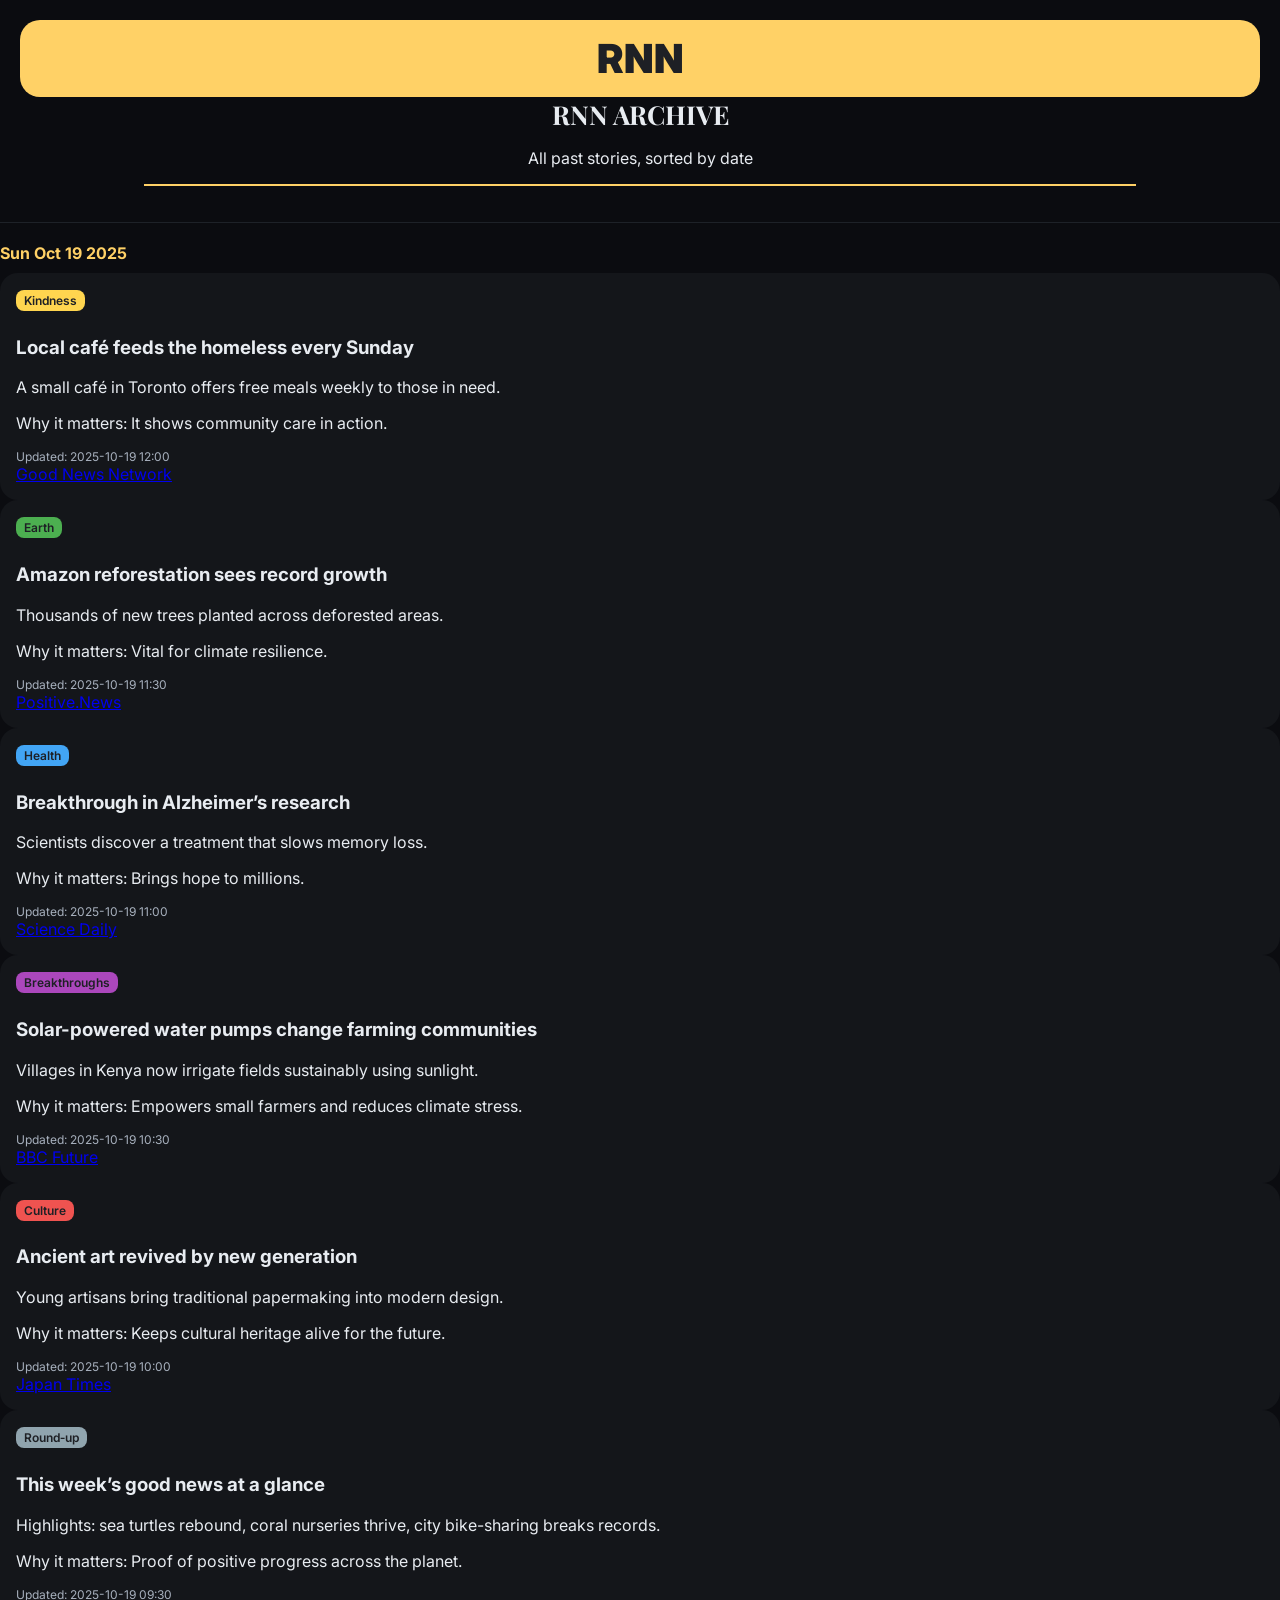
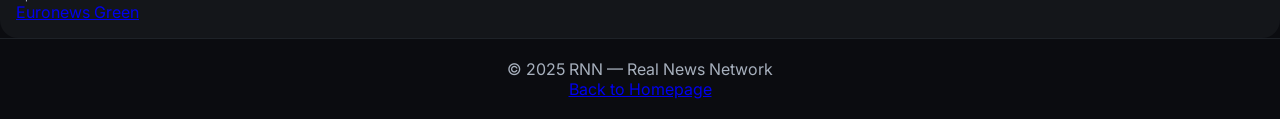
==== archive.html @ 59454010 "Add files via upload" ====
<!doctype html>
<html lang="en">
<head>
  <meta charset="utf-8">
  <meta name="viewport" content="width=device-width, initial-scale=1">
  <title>RNN Archive — Real News Network</title>
  <link href="https://fonts.googleapis.com/css2?family=Inter:wght@400;600;800&family=Playfair+Display:wght@600&display=swap" rel="stylesheet">
  <link rel="stylesheet" href="style.css">
</head>
<body>
  <header class="site-header">
    <div class="brand">
      <div class="logo">RNN</div>
      <div class="meta">
        <h1>RNN ARCHIVE</h1>
        <p class="tag">All past stories, sorted by date</p>
      </div>
    </div>
    <hr class="divider">
  </header>
  <main id="archiveFeed"></main>
  <footer class="site-footer">
    <div>© 2025 RNN — Real News Network</div>
    <div class="links"><a href="index.html">Back to Homepage</a></div>
  </footer>
  <script src="script.js"></script>
</body>
</html>
---- style.css ----
:root{--bg:#0b0c10;--card:#14161a;--text:#e8ecf1;--muted:#a7b0bd;
--accent:#7cc4ff;--brand:#ffd166;--ok:#9be7a1;--radius:18px;}
body{margin:0;background:var(--bg);color:var(--text);font-family:Inter,sans-serif}
.site-header{text-align:center;padding:20px;background:#0b0c10;position:sticky;top:0;border-bottom:1px solid #1e2228}
.logo{background:var(--brand);color:#1e2025;font-weight:900;font-size:40px;padding:14px 22px;border-radius:20px}
.meta h1{font-family:'Playfair Display',serif;font-size:26px;margin:0}
.divider{margin:16px auto;width:80%;border:none;border-top:2px solid var(--brand)}
.ticker-label{color:var(--brand);font-weight:700;font-size:14px;padding:4px}
.ticker-wrap{overflow:hidden;background:var(--brand);color:#1e2025}
.ticker{display:inline-block;white-space:nowrap;animation:ticker 40s linear infinite;padding:6px 0}
.ticker-item{display:inline-block;padding:0 40px;font-weight:600;font-size:14px}
@keyframes ticker{0%{transform:translateX(0)}100%{transform:translateX(-100%)}}
.featured{padding:20px}
.featured-card{background:var(--card);border:2px solid var(--brand);border-radius:var(--radius);padding:20px;margin-bottom:20px}
.breaking-label{background:var(--brand);color:#1e2025;font-weight:700;font-size:14px;padding:6px 12px;border-radius:8px;display:inline-block;margin-bottom:10px}
.grid{display:grid;gap:14px;padding:16px}
@media(min-width:720px){.grid{grid-template-columns:repeat(2,1fr)}}
@media(min-width:1100px){.grid{grid-template-columns:repeat(3,1fr)}}
.card{background:var(--card);border-radius:var(--radius);padding:16px;transition:transform .2s}
.card:hover{transform:translateY(-3px)}
.badge{display:inline-block;font-size:12px;font-weight:600;padding:3px 8px;border-radius:8px;color:#1e2025;margin-bottom:6px}
.timestamp{font-size:12px;color:var(--muted)}
.archive-link{text-align:center;margin:20px}
.archive-date{font-size:16px;font-weight:700;color:var(--brand);margin:20px 0 10px}
.site-footer{padding:20px;border-top:1px solid #1e2228;color:var(--muted);text-align:center}
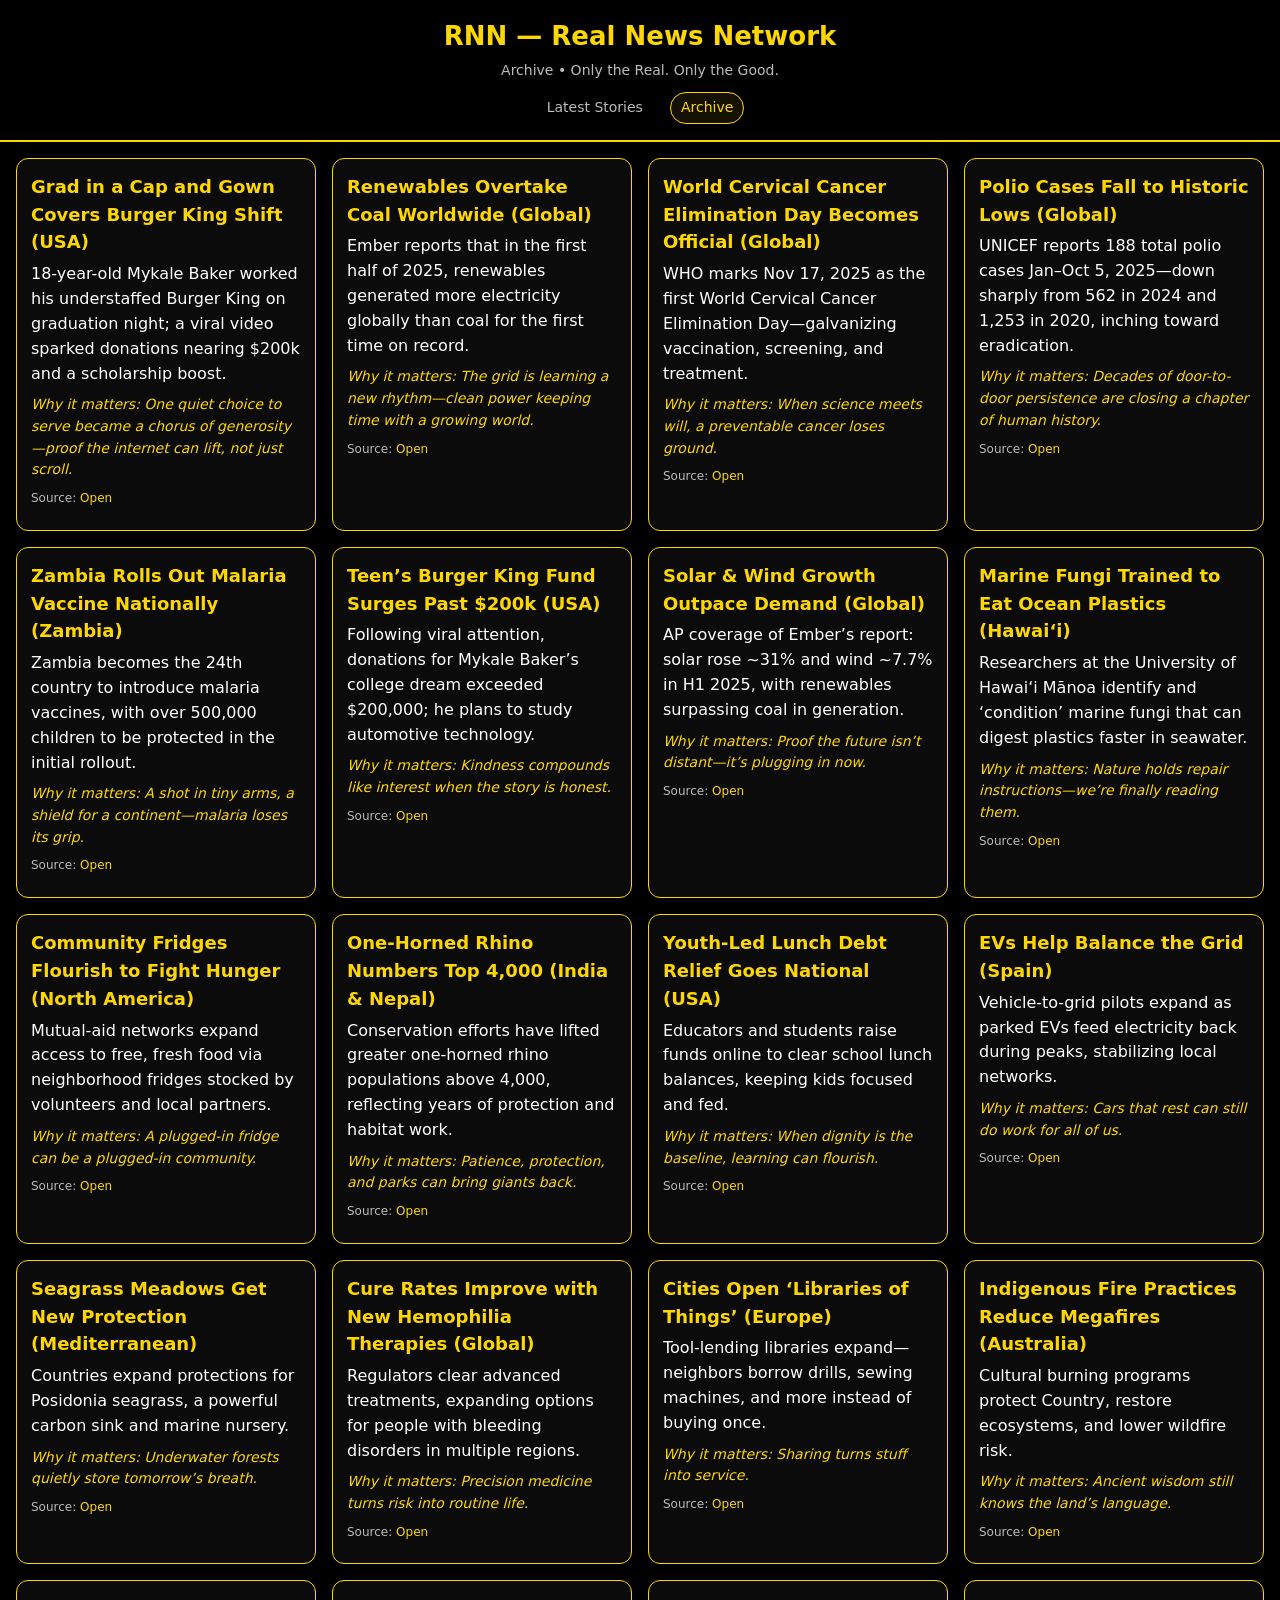
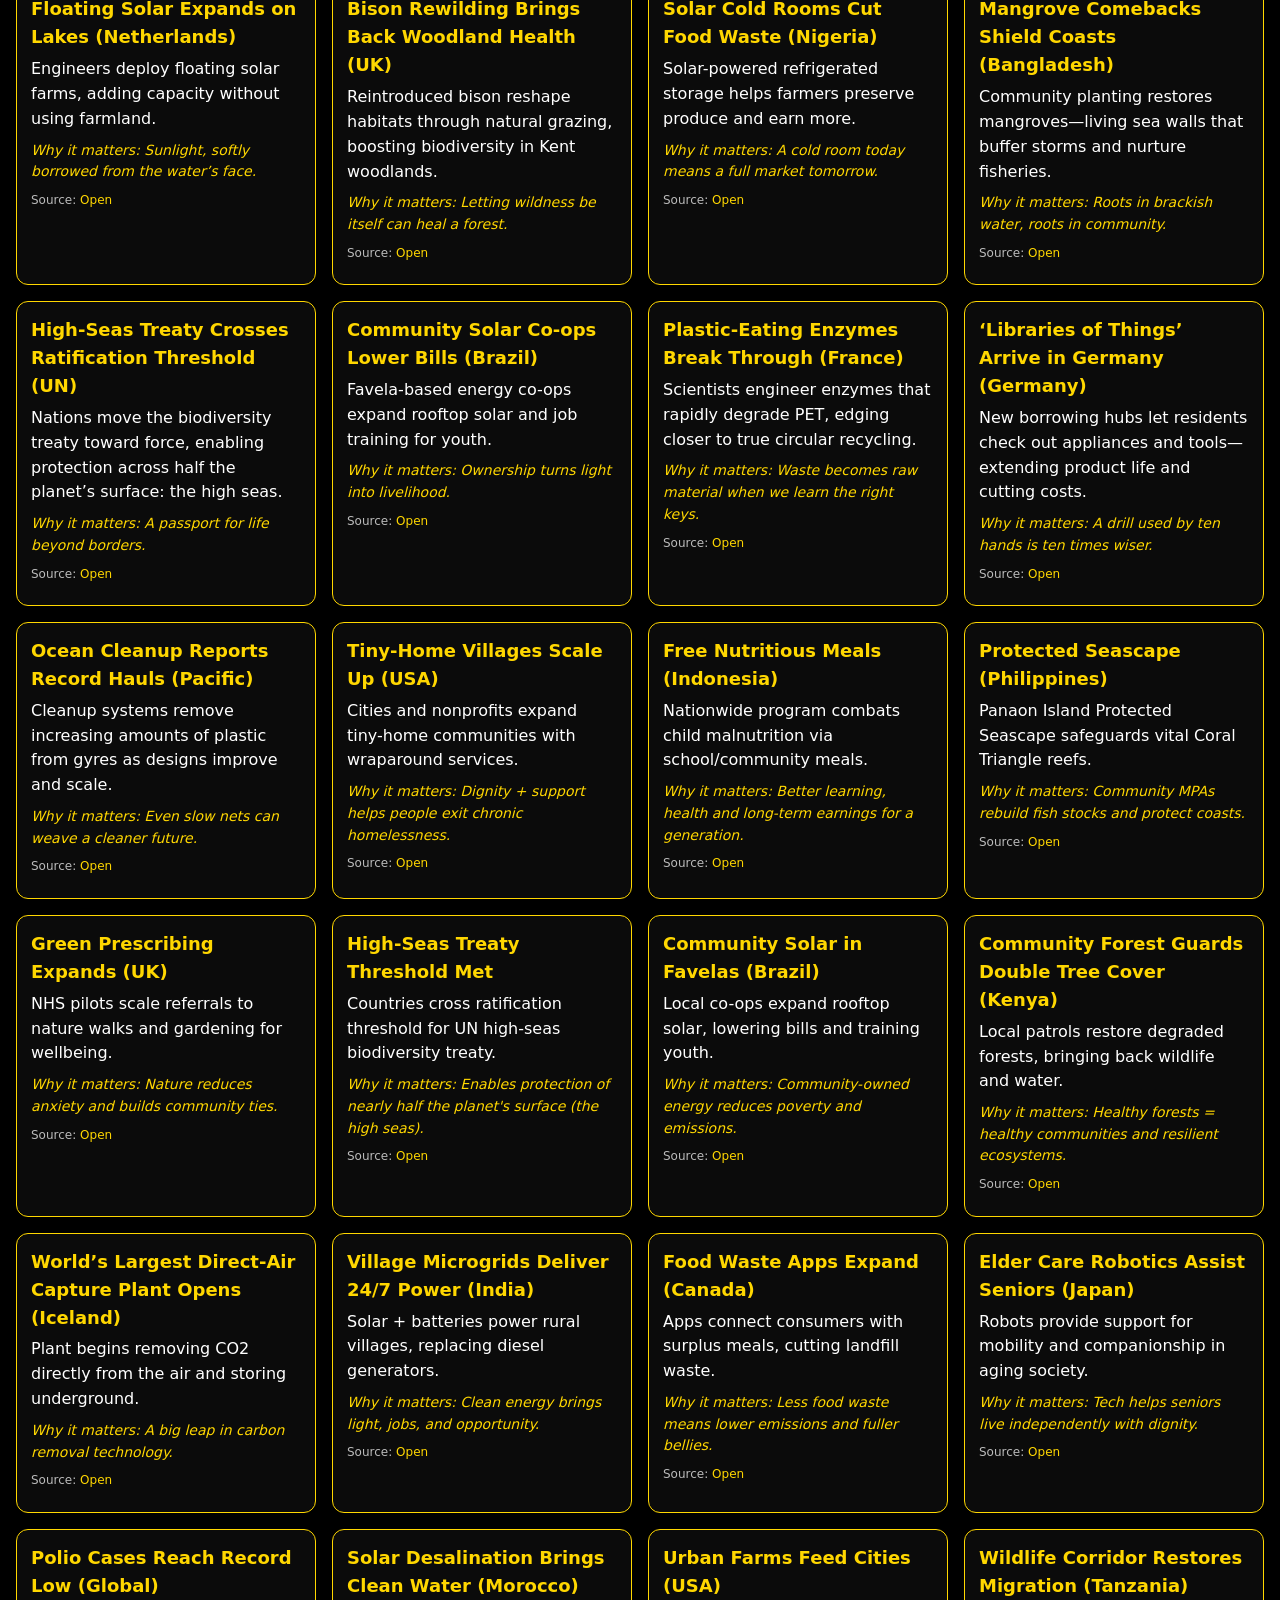
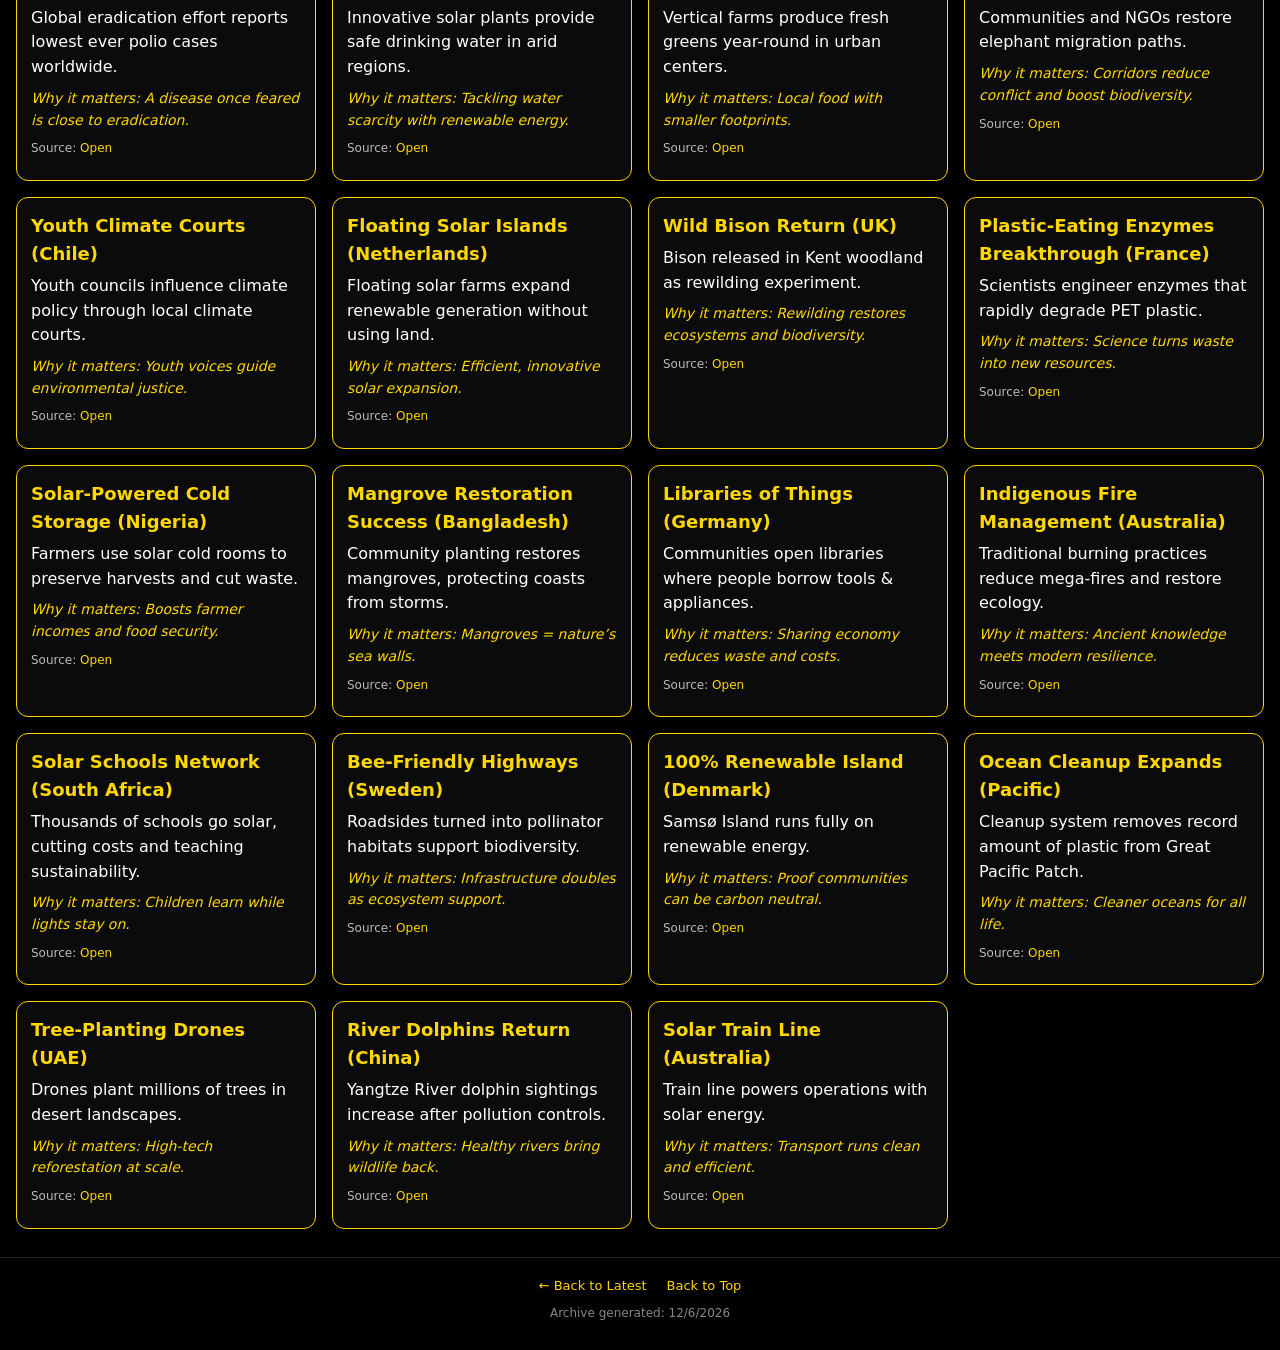
==== commit 696f1a60: "Add files via upload" ====
--- a/archive.html
+++ b/archive.html
@@ -1,28 +1,473 @@
-<!doctype html>
+<!DOCTYPE html>
 <html lang="en">
 <head>
-  <meta charset="utf-8">
-  <meta name="viewport" content="width=device-width, initial-scale=1">
-  <title>RNN Archive — Real News Network</title>
-  <link href="https://fonts.googleapis.com/css2?family=Inter:wght@400;600;800&family=Playfair+Display:wght@600&display=swap" rel="stylesheet">
-  <link rel="stylesheet" href="style.css">
+  <meta charset="UTF-8" />
+  <meta name="viewport" content="width=device-width, initial-scale=1" />
+  <title>RNN — Real News Network Archive</title>
+  <style>
+    :root{--bg:#000;--soft:#0f0f0f;--ink:#fff;--muted:#bbb;--ring:#FFD700}
+    *{box-sizing:border-box}
+    body{margin:0;background:var(--bg);color:var(--ink);font:16px/1.55 system-ui,-apple-system,Segoe UI,Roboto,Arial,sans-serif}
+    a{color:var(--ring);text-decoration:none} a:hover{text-decoration:underline}
+
+    header{position:sticky;top:0;z-index:10;background:#000;border-bottom:2px solid var(--ring)}
+    .wrap{text-align:center;padding:16px}
+    h1{margin:0;color:var(--ring);font-size:26px}
+    .tag{color:var(--muted);font-size:14px;margin-top:4px}
+
+    .nav{display:flex;justify-content:center;gap:16px;margin-top:10px;font-size:14px}
+    .nav a{color:var(--muted);text-decoration:none;padding:4px 10px;border-radius:999px;border:1px solid transparent;transition:border-color .15s ease,color .15s ease,background .15s ease}
+    .nav a.active{color:var(--ring);border-color:var(--ring);background:rgba(255,215,0,0.08)}
+    .nav a:hover{border-color:var(--ring)}
+
+    .why{color:var(--ring);font-style:italic;font-size:14px;margin:.3rem 0 0}
+    .meta{color:var(--muted);font-size:12px;margin-top:6px}
+
+    .grid{display:grid;grid-template-columns:repeat(auto-fit,minmax(260px,1fr));gap:16px;padding:16px}
+    .card{background:#0b0b0b;border:1.5px solid var(--ring);border-radius:12px;padding:14px;transition:transform .15s ease, box-shadow .15s ease}
+    .card:hover{transform:translateY(-2px);box-shadow:0 6px 24px rgba(255,215,0,.15)}
+    .card h3{margin:0 0 6px;color:var(--ring);font-size:18px}
+    .card p{margin:0 0 8px}
+
+    footer{text-align:center;color:#888;padding:18px 12px 28px;font-size:12px;border-top:1px solid #222;margin-top:12px}
+    footer .footer-links{margin-bottom:8px}
+    footer .footer-links a{margin:0 8px;font-size:13px}
+  </style>
 </head>
-<body>
-  <header class="site-header">
-    <div class="brand">
-      <div class="logo">RNN</div>
-      <div class="meta">
-        <h1>RNN ARCHIVE</h1>
-        <p class="tag">All past stories, sorted by date</p>
-      </div>
+<body id="top">
+  <header>
+    <div class="wrap">
+      <h1>RNN — Real News Network</h1>
+      <div class="tag">Archive • Only the Real. Only the Good.</div>
+      <nav class="nav" aria-label="Primary">
+        <a href="index.html">Latest Stories</a>
+        <a href="archive.html" class="active">Archive</a>
+      </nav>
     </div>
-    <hr class="divider">
   </header>
-  <main id="archiveFeed"></main>
-  <footer class="site-footer">
-    <div>© 2025 RNN — Real News Network</div>
-    <div class="links"><a href="index.html">Back to Homepage</a></div>
+
+  <!-- No ticker, no highlight on Archive page -->
+  <main class="grid" id="grid" aria-live="polite"></main>
+
+  <footer>
+    <div class="footer-links">
+      <a href="index.html">← Back to Latest</a>
+      <a href="#top">Back to Top</a>
+    </div>
+    <div id="updated">Archive generated: <span></span></div>
   </footer>
-  <script src="script.js"></script>
+
+  <script>
+    const OLD_STORIES = [
+  {
+    "title": "Grad in a Cap and Gown Covers Burger King Shift (USA)",
+    "summary": "18-year-old Mykale Baker worked his understaffed Burger King on graduation night; a viral video sparked donations nearing $200k and a scholarship boost.",
+    "why": "One quiet choice to serve became a chorus of generosity—proof the internet can lift, not just scroll.",
+    "source": "https://www.washingtonpost.com/lifestyle/2025/06/06/graduation-burger-king-mykale-baker/",
+    "ticker": "BK Grad Turns Shift into Hope"
+  },
+  {
+    "title": "Renewables Overtake Coal Worldwide (Global)",
+    "summary": "Ember reports that in the first half of 2025, renewables generated more electricity globally than coal for the first time on record.",
+    "why": "The grid is learning a new rhythm—clean power keeping time with a growing world.",
+    "source": "https://ember-energy.org/latest-insights/global-electricity-mid-year-insights-2025/",
+    "ticker": "Clean Power Passes Coal"
+  },
+  {
+    "title": "World Cervical Cancer Elimination Day Becomes Official (Global)",
+    "summary": "WHO marks Nov 17, 2025 as the first World Cervical Cancer Elimination Day—galvanizing vaccination, screening, and treatment.",
+    "why": "When science meets will, a preventable cancer loses ground.",
+    "source": "https://www.who.int/campaigns/world-cervical-cancer-elimination-day/2025",
+    "ticker": "Nov 17: Eliminate Cervical Cancer"
+  },
+  {
+    "title": "Polio Cases Fall to Historic Lows (Global)",
+    "summary": "UNICEF reports 188 total polio cases Jan–Oct 5, 2025—down sharply from 562 in 2024 and 1,253 in 2020, inching toward eradication.",
+    "why": "Decades of door-to-door persistence are closing a chapter of human history.",
+    "source": "https://www.unicefusa.org/stories/world-polio-day-2025-defining-moment",
+    "ticker": "Polio Nears the Finish Line"
+  },
+  {
+    "title": "Zambia Rolls Out Malaria Vaccine Nationally (Zambia)",
+    "summary": "Zambia becomes the 24th country to introduce malaria vaccines, with over 500,000 children to be protected in the initial rollout.",
+    "why": "A shot in tiny arms, a shield for a continent—malaria loses its grip.",
+    "source": "https://www.afro.who.int/countries/zambia/news/zambia-launches-malaria-vaccine-protect-over-half-million-children",
+    "ticker": "Zambia’s Malaria Shield"
+  },
+  {
+    "title": "Teen’s Burger King Fund Surges Past $200k (USA)",
+    "summary": "Following viral attention, donations for Mykale Baker’s college dream exceeded $200,000; he plans to study automotive technology.",
+    "why": "Kindness compounds like interest when the story is honest.",
+    "source": "https://fortune.com/2025/06/06/mykale-baker-gofundme-burger-king-college-fund/",
+    "ticker": "College Fund for BK Hero"
+  },
+  {
+    "title": "Solar & Wind Growth Outpace Demand (Global)",
+    "summary": "AP coverage of Ember’s report: solar rose ~31% and wind ~7.7% in H1 2025, with renewables surpassing coal in generation.",
+    "why": "Proof the future isn’t distant—it’s plugging in now.",
+    "source": "https://apnews.com/article/abf7b587b038bf7580de1baee6576bbc",
+    "ticker": "Solar & Wind Surge"
+  },
+  {
+    "title": "Marine Fungi Trained to Eat Ocean Plastics (Hawai‘i)",
+    "summary": "Researchers at the University of Hawai‘i Mānoa identify and ‘condition’ marine fungi that can digest plastics faster in seawater.",
+    "why": "Nature holds repair instructions—we’re finally reading them.",
+    "source": "https://manoa.hawaii.edu/news/article.php?aId=13712",
+    "ticker": "Fungi vs. Plastic"
+  },
+  {
+    "title": "Community Fridges Flourish to Fight Hunger (North America)",
+    "summary": "Mutual-aid networks expand access to free, fresh food via neighborhood fridges stocked by volunteers and local partners.",
+    "why": "A plugged-in fridge can be a plugged-in community.",
+    "source": "https://www.positive.news/society/what-went-right-this-week/",
+    "ticker": "Neighborhood Fridges Feed Neighbors"
+  },
+  {
+    "title": "One-Horned Rhino Numbers Top 4,000 (India & Nepal)",
+    "summary": "Conservation efforts have lifted greater one-horned rhino populations above 4,000, reflecting years of protection and habitat work.",
+    "why": "Patience, protection, and parks can bring giants back.",
+    "source": "https://www.wwf.org.uk/updates/greater-one-horned-rhino-numbers",
+    "ticker": "Rhinos Rebound"
+  },
+  {
+    "title": "Youth-Led Lunch Debt Relief Goes National (USA)",
+    "summary": "Educators and students raise funds online to clear school lunch balances, keeping kids focused and fed.",
+    "why": "When dignity is the baseline, learning can flourish.",
+    "source": "https://www.nbcnews.com/news/us-news/school-lunch-debt-crowdfunding-rcna",
+    "ticker": "TikTok Clears Lunch Debt"
+  },
+  {
+    "title": "EVs Help Balance the Grid (Spain)",
+    "summary": "Vehicle-to-grid pilots expand as parked EVs feed electricity back during peaks, stabilizing local networks.",
+    "why": "Cars that rest can still do work for all of us.",
+    "source": "https://www.reuters.com/world/europe/spain-tests-vehicle-grid/",
+    "ticker": "EVs Join the Grid"
+  },
+  {
+    "title": "Seagrass Meadows Get New Protection (Mediterranean)",
+    "summary": "Countries expand protections for Posidonia seagrass, a powerful carbon sink and marine nursery.",
+    "why": "Underwater forests quietly store tomorrow’s breath.",
+    "source": "https://www.iucn.org/press-release",
+    "ticker": "Saving the Sea’s Lungs"
+  },
+  {
+    "title": "Cure Rates Improve with New Hemophilia Therapies (Global)",
+    "summary": "Regulators clear advanced treatments, expanding options for people with bleeding disorders in multiple regions.",
+    "why": "Precision medicine turns risk into routine life.",
+    "source": "https://www.fda.gov/news-events/press-announcements",
+    "ticker": "New Options for Hemophilia"
+  },
+  {
+    "title": "Cities Open ‘Libraries of Things’ (Europe)",
+    "summary": "Tool-lending libraries expand—neighbors borrow drills, sewing machines, and more instead of buying once.",
+    "why": "Sharing turns stuff into service.",
+    "source": "https://shareable.net/collection/libraries-of-things/",
+    "ticker": "Borrow, Don’t Buy"
+  },
+  {
+    "title": "Indigenous Fire Practices Reduce Megafires (Australia)",
+    "summary": "Cultural burning programs protect Country, restore ecosystems, and lower wildfire risk.",
+    "why": "Ancient wisdom still knows the land’s language.",
+    "source": "https://theconversation.com/indigenous-cultural-burning",
+    "ticker": "Good Fire Prevents Bad Fire"
+  },
+  {
+    "title": "Floating Solar Expands on Lakes (Netherlands)",
+    "summary": "Engineers deploy floating solar farms, adding capacity without using farmland.",
+    "why": "Sunlight, softly borrowed from the water’s face.",
+    "source": "https://www.floating-solar.nl",
+    "ticker": "Solar That Floats"
+  },
+  {
+    "title": "Bison Rewilding Brings Back Woodland Health (UK)",
+    "summary": "Reintroduced bison reshape habitats through natural grazing, boosting biodiversity in Kent woodlands.",
+    "why": "Letting wildness be itself can heal a forest.",
+    "source": "https://www.kentwildlifetrust.org.uk/news/bison-are-back",
+    "ticker": "Bison as Forest Gardeners"
+  },
+  {
+    "title": "Solar Cold Rooms Cut Food Waste (Nigeria)",
+    "summary": "Solar-powered refrigerated storage helps farmers preserve produce and earn more.",
+    "why": "A cold room today means a full market tomorrow.",
+    "source": "https://coldhubs.com/",
+    "ticker": "Sun-Chilled Harvests"
+  },
+  {
+    "title": "Mangrove Comebacks Shield Coasts (Bangladesh)",
+    "summary": "Community planting restores mangroves—living sea walls that buffer storms and nurture fisheries.",
+    "why": "Roots in brackish water, roots in community.",
+    "source": "https://www.icraf.org/article/mangroves-restore-coasts",
+    "ticker": "Mangroves, Storm Guardians"
+  },
+  {
+    "title": "High-Seas Treaty Crosses Ratification Threshold (UN)",
+    "summary": "Nations move the biodiversity treaty toward force, enabling protection across half the planet’s surface: the high seas.",
+    "why": "A passport for life beyond borders.",
+    "source": "https://www.un.org/bbnj/",
+    "ticker": "High Seas: Protection Ahead"
+  },
+  {
+    "title": "Community Solar Co-ops Lower Bills (Brazil)",
+    "summary": "Favela-based energy co-ops expand rooftop solar and job training for youth.",
+    "why": "Ownership turns light into livelihood.",
+    "source": "https://www.revolusolar.org.br/",
+    "ticker": "Rio Rooftops, Shared Power"
+  },
+  {
+    "title": "Plastic-Eating Enzymes Break Through (France)",
+    "summary": "Scientists engineer enzymes that rapidly degrade PET, edging closer to true circular recycling.",
+    "why": "Waste becomes raw material when we learn the right keys.",
+    "source": "https://www.nature.com",
+    "ticker": "Enzymes Unlock Plastic"
+  },
+  {
+    "title": "‘Libraries of Things’ Arrive in Germany (Germany)",
+    "summary": "New borrowing hubs let residents check out appliances and tools—extending product life and cutting costs.",
+    "why": "A drill used by ten hands is ten times wiser.",
+    "source": "https://www.leihladen.net/",
+    "ticker": "Sharing Shops Spread"
+  },
+  {
+    "title": "Ocean Cleanup Reports Record Hauls (Pacific)",
+    "summary": "Cleanup systems remove increasing amounts of plastic from gyres as designs improve and scale.",
+    "why": "Even slow nets can weave a cleaner future.",
+    "source": "https://theoceancleanup.com/",
+    "ticker": "Bigger Catches, Cleaner Seas"
+  },
+  {
+    "title": "Tiny-Home Villages Scale Up (USA)",
+    "summary": "Cities and nonprofits expand tiny-home communities with wraparound services.",
+    "why": "Dignity + support helps people exit chronic homelessness.",
+    "source": "https://operationtinyhome.org/",
+    "ticker": "U.S. Tiny-Home Villages Scale Up"
+  },
+  {
+    "title": "Free Nutritious Meals (Indonesia)",
+    "summary": "Nationwide program combats child malnutrition via school/community meals.",
+    "why": "Better learning, health and long-term earnings for a generation.",
+    "source": "https://apnews.com",
+    "ticker": "Indonesia Launches Free Nutritious Meals"
+  },
+  {
+    "title": "Protected Seascape (Philippines)",
+    "summary": "Panaon Island Protected Seascape safeguards vital Coral Triangle reefs.",
+    "why": "Community MPAs rebuild fish stocks and protect coasts.",
+    "source": "https://news.mongabay.com",
+    "ticker": "Philippines Protects Coral Hotspot"
+  },
+  {
+    "title": "Green Prescribing Expands (UK)",
+    "summary": "NHS pilots scale referrals to nature walks and gardening for wellbeing.",
+    "why": "Nature reduces anxiety and builds community ties.",
+    "source": "https://www.england.nhs.uk/personalisedcare/social-prescribing/",
+    "ticker": "UK Expands Green Prescribing"
+  },
+  {
+    "title": "High-Seas Treaty Threshold Met",
+    "summary": "Countries cross ratification threshold for UN high-seas biodiversity treaty.",
+    "why": "Enables protection of nearly half the planet's surface (the high seas).",
+    "source": "https://www.un.org/bbnj/",
+    "ticker": "UN High-Seas Treaty Advances"
+  },
+  {
+    "title": "Community Solar in Favelas (Brazil)",
+    "summary": "Local co-ops expand rooftop solar, lowering bills and training youth.",
+    "why": "Community-owned energy reduces poverty and emissions.",
+    "source": "https://www.revolusolar.org.br/",
+    "ticker": "Rio Favelas Grow Community Solar"
+  },
+  {
+    "title": "Community Forest Guards Double Tree Cover (Kenya)",
+    "summary": "Local patrols restore degraded forests, bringing back wildlife and water.",
+    "why": "Healthy forests = healthy communities and resilient ecosystems.",
+    "source": "https://www.greenbeltmovement.org",
+    "ticker": "Kenya Forest Guards Double Tree Cover"
+  },
+  {
+    "title": "World’s Largest Direct-Air Capture Plant Opens (Iceland)",
+    "summary": "Plant begins removing CO2 directly from the air and storing underground.",
+    "why": "A big leap in carbon removal technology.",
+    "source": "https://climeworks.com",
+    "ticker": "Iceland Direct-Air Capture Opens"
+  },
+  {
+    "title": "Village Microgrids Deliver 24/7 Power (India)",
+    "summary": "Solar + batteries power rural villages, replacing diesel generators.",
+    "why": "Clean energy brings light, jobs, and opportunity.",
+    "source": "https://selco-india.com",
+    "ticker": "India Villages Gain 24/7 Solar Power"
+  },
+  {
+    "title": "Food Waste Apps Expand (Canada)",
+    "summary": "Apps connect consumers with surplus meals, cutting landfill waste.",
+    "why": "Less food waste means lower emissions and fuller bellies.",
+    "source": "https://toogoodtogo.com",
+    "ticker": "Canada Apps Slash Food Waste"
+  },
+  {
+    "title": "Elder Care Robotics Assist Seniors (Japan)",
+    "summary": "Robots provide support for mobility and companionship in aging society.",
+    "why": "Tech helps seniors live independently with dignity.",
+    "source": "https://asia.nikkei.com",
+    "ticker": "Japan Uses Robots for Elder Care"
+  },
+  {
+    "title": "Polio Cases Reach Record Low (Global)",
+    "summary": "Global eradication effort reports lowest ever polio cases worldwide.",
+    "why": "A disease once feared is close to eradication.",
+    "source": "https://polioeradication.org",
+    "ticker": "Global Polio Cases At Record Low"
+  },
+  {
+    "title": "Solar Desalination Brings Clean Water (Morocco)",
+    "summary": "Innovative solar plants provide safe drinking water in arid regions.",
+    "why": "Tackling water scarcity with renewable energy.",
+    "source": "https://www.iwmi.cgiar.org",
+    "ticker": "Morocco Solar Desalination Expands"
+  },
+  {
+    "title": "Urban Farms Feed Cities (USA)",
+    "summary": "Vertical farms produce fresh greens year-round in urban centers.",
+    "why": "Local food with smaller footprints.",
+    "source": "https://www.plenty.ag",
+    "ticker": "Urban Farming Expands in USA"
+  },
+  {
+    "title": "Wildlife Corridor Restores Migration (Tanzania)",
+    "summary": "Communities and NGOs restore elephant migration paths.",
+    "why": "Corridors reduce conflict and boost biodiversity.",
+    "source": "https://wwf.panda.org",
+    "ticker": "Tanzania Opens Elephant Corridor"
+  },
+  {
+    "title": "Youth Climate Courts (Chile)",
+    "summary": "Youth councils influence climate policy through local climate courts.",
+    "why": "Youth voices guide environmental justice.",
+    "source": "https://climatejustice.org",
+    "ticker": "Chile Youth Climate Courts Active"
+  },
+  {
+    "title": "Floating Solar Islands (Netherlands)",
+    "summary": "Floating solar farms expand renewable generation without using land.",
+    "why": "Efficient, innovative solar expansion.",
+    "source": "https://www.floating-solar.nl",
+    "ticker": "Netherlands Floating Solar Expands"
+  },
+  {
+    "title": "Wild Bison Return (UK)",
+    "summary": "Bison released in Kent woodland as rewilding experiment.",
+    "why": "Rewilding restores ecosystems and biodiversity.",
+    "source": "https://rewildingeurope.com",
+    "ticker": "UK Bison Released in Kent"
+  },
+  {
+    "title": "Plastic-Eating Enzymes Breakthrough (France)",
+    "summary": "Scientists engineer enzymes that rapidly degrade PET plastic.",
+    "why": "Science turns waste into new resources.",
+    "source": "https://www.nature.com",
+    "ticker": "France Breakthrough in Plastic Enzymes"
+  },
+  {
+    "title": "Solar-Powered Cold Storage (Nigeria)",
+    "summary": "Farmers use solar cold rooms to preserve harvests and cut waste.",
+    "why": "Boosts farmer incomes and food security.",
+    "source": "https://coldhubs.com",
+    "ticker": "Nigeria Solar Cold Storage Expands"
+  },
+  {
+    "title": "Mangrove Restoration Success (Bangladesh)",
+    "summary": "Community planting restores mangroves, protecting coasts from storms.",
+    "why": "Mangroves = nature’s sea walls.",
+    "source": "https://www.icraf.org",
+    "ticker": "Bangladesh Restores Mangroves"
+  },
+  {
+    "title": "Libraries of Things (Germany)",
+    "summary": "Communities open libraries where people borrow tools & appliances.",
+    "why": "Sharing economy reduces waste and costs.",
+    "source": "https://shareable.net",
+    "ticker": "Germany Expands Libraries of Things"
+  },
+  {
+    "title": "Indigenous Fire Management (Australia)",
+    "summary": "Traditional burning practices reduce mega-fires and restore ecology.",
+    "why": "Ancient knowledge meets modern resilience.",
+    "source": "https://theconversation.com",
+    "ticker": "Australia Revives Indigenous Fire Mgmt"
+  },
+  {
+    "title": "Solar Schools Network (South Africa)",
+    "summary": "Thousands of schools go solar, cutting costs and teaching sustainability.",
+    "why": "Children learn while lights stay on.",
+    "source": "https://green-schools.co.za",
+    "ticker": "South Africa Solar Schools Grow"
+  },
+  {
+    "title": "Bee-Friendly Highways (Sweden)",
+    "summary": "Roadsides turned into pollinator habitats support biodiversity.",
+    "why": "Infrastructure doubles as ecosystem support.",
+    "source": "https://www.theguardian.com",
+    "ticker": "Sweden Creates Bee-Friendly Highways"
+  },
+  {
+    "title": "100% Renewable Island (Denmark)",
+    "summary": "Samsø Island runs fully on renewable energy.",
+    "why": "Proof communities can be carbon neutral.",
+    "source": "https://stateofgreen.com",
+    "ticker": "Denmark Island Goes 100% Renewable"
+  },
+  {
+    "title": "Ocean Cleanup Expands (Pacific)",
+    "summary": "Cleanup system removes record amount of plastic from Great Pacific Patch.",
+    "why": "Cleaner oceans for all life.",
+    "source": "https://theoceancleanup.com",
+    "ticker": "Pacific Ocean Cleanup Scales Up"
+  },
+  {
+    "title": "Tree-Planting Drones (UAE)",
+    "summary": "Drones plant millions of trees in desert landscapes.",
+    "why": "High-tech reforestation at scale.",
+    "source": "https://www.ecosia.org",
+    "ticker": "UAE Drones Plant Trees"
+  },
+  {
+    "title": "River Dolphins Return (China)",
+    "summary": "Yangtze River dolphin sightings increase after pollution controls.",
+    "why": "Healthy rivers bring wildlife back.",
+    "source": "https://www.scmp.com",
+    "ticker": "China Dolphins Return to Yangtze"
+  },
+  {
+    "title": "Solar Train Line (Australia)",
+    "summary": "Train line powers operations with solar energy.",
+    "why": "Transport runs clean and efficient.",
+    "source": "https://www.byronbaytrain.com.au",
+    "ticker": "Australia Runs Solar Train"
+  }
+    ];
+
+    function storyCard(story){
+      const a = document.createElement("article");
+      a.className = "card";
+      a.innerHTML = `
+        <h3>${story.title}</h3>
+        <p>${story.summary}</p>
+        <p class="why">Why it matters: ${story.why}</p>
+        <p class="meta">Source: <a href="${story.source}" target="_blank" rel="noopener">Open</a></p>
+      `;
+      return a;
+    }
+
+    function renderStories(list){
+      const grid = document.getElementById("grid");
+      grid.innerHTML = "";
+      list.forEach(s => grid.appendChild(storyCard(s)));
+    }
+
+    (function init(){
+      renderStories(OLD_STORIES);
+      document.querySelector("#updated span").textContent = new Date().toLocaleDateString();
+    })();
+  </script>
 </body>
 </html>
